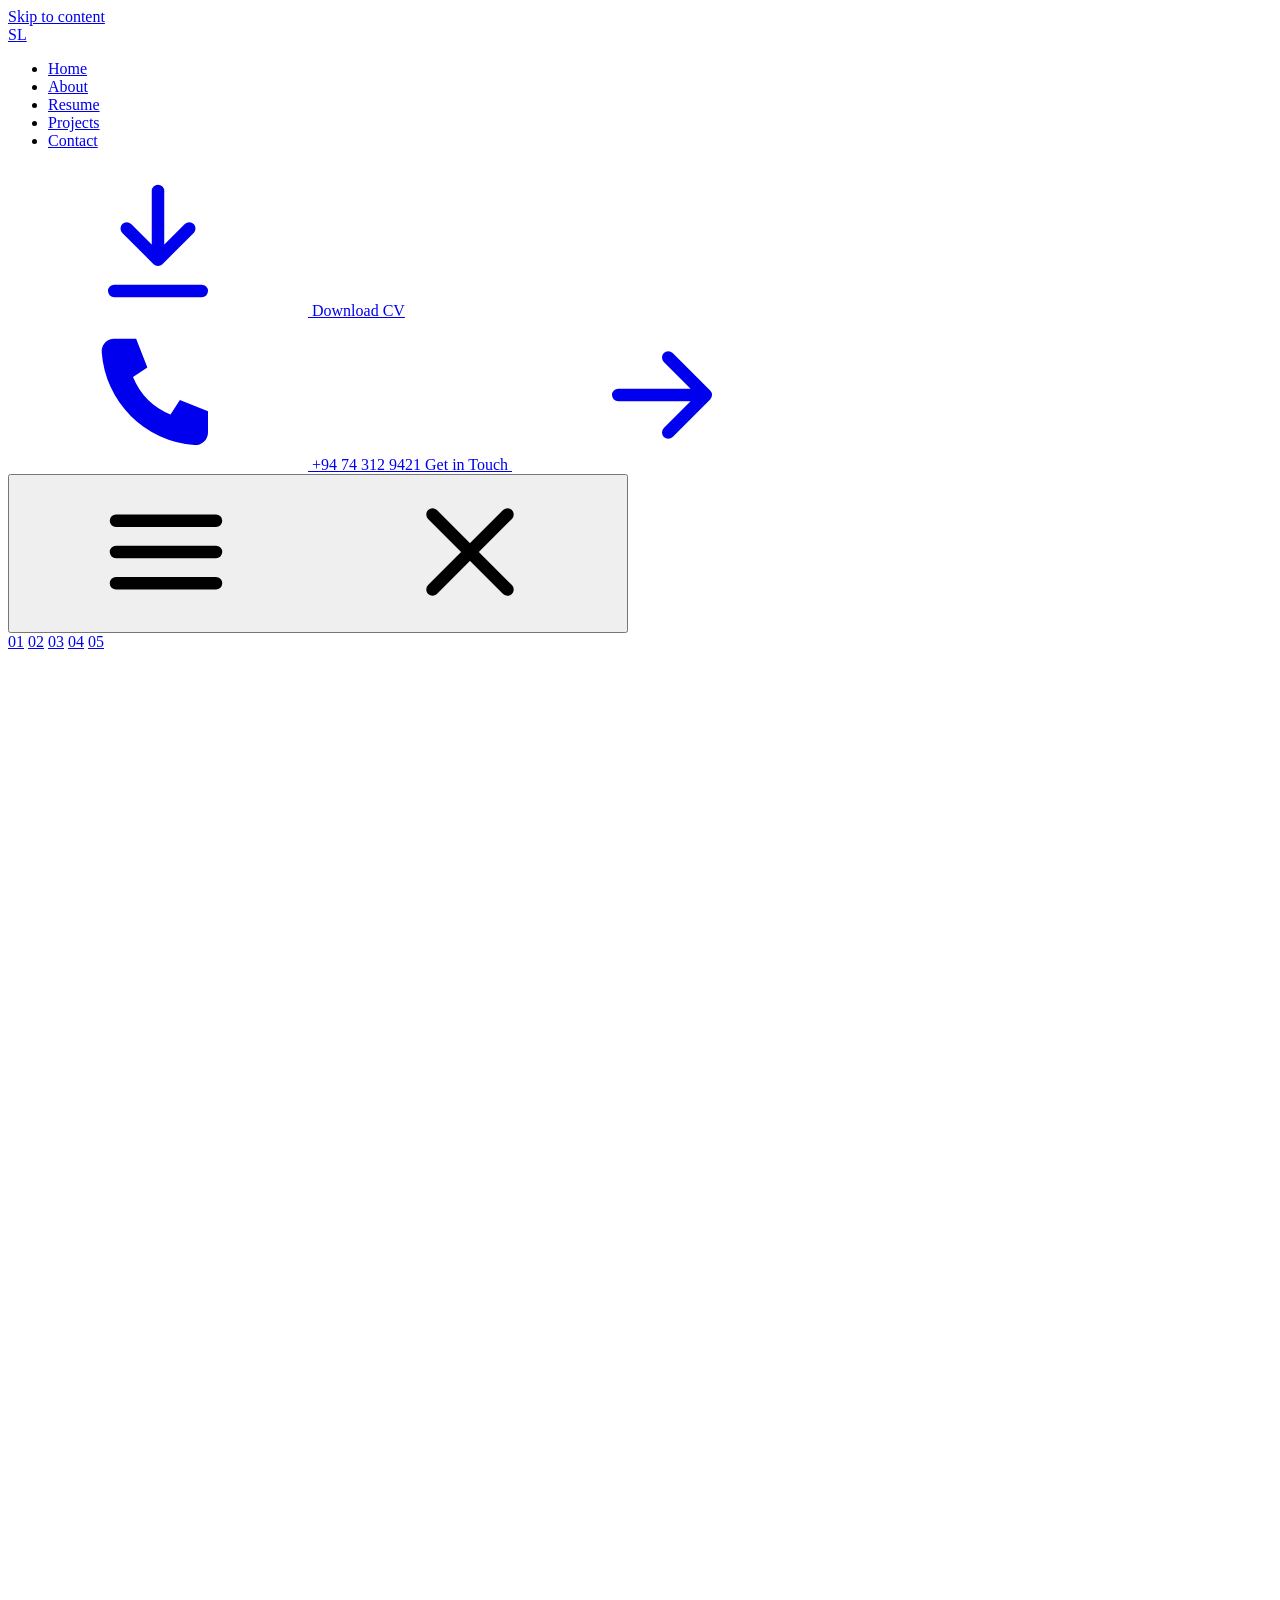
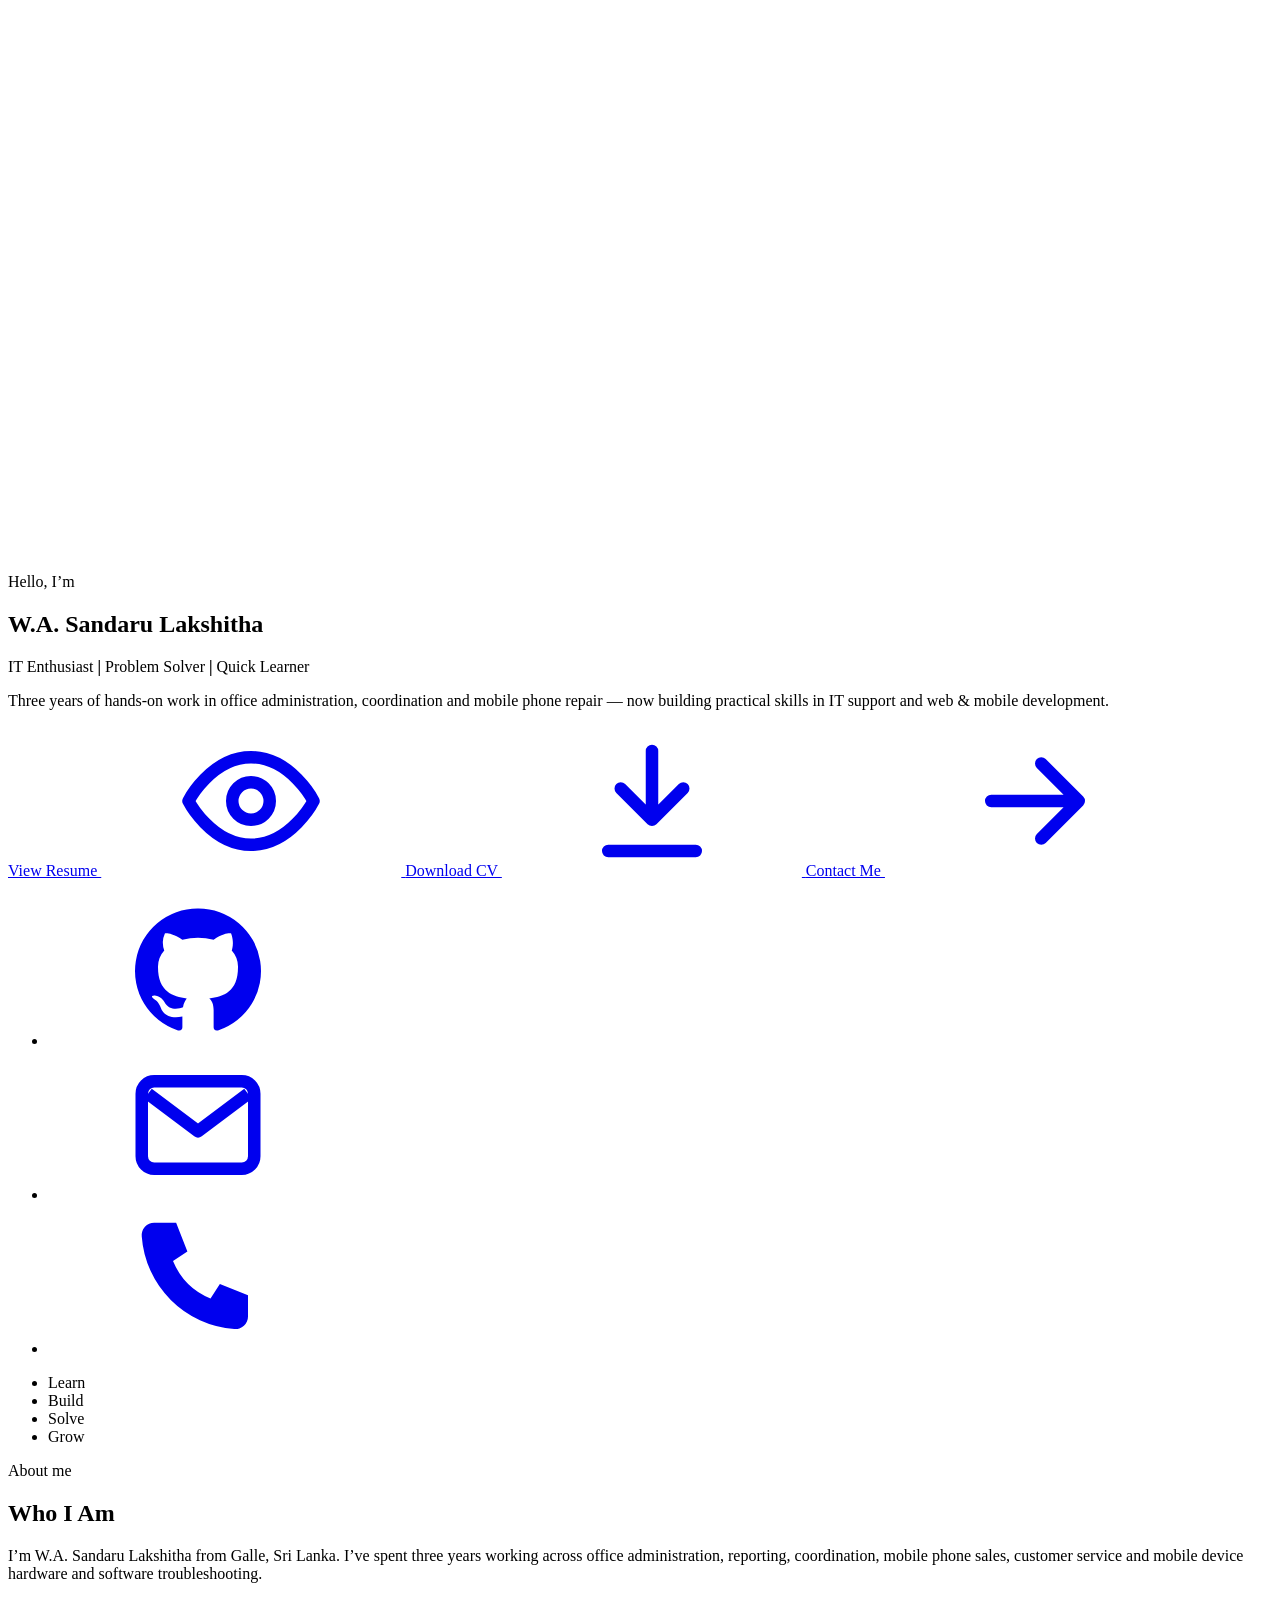
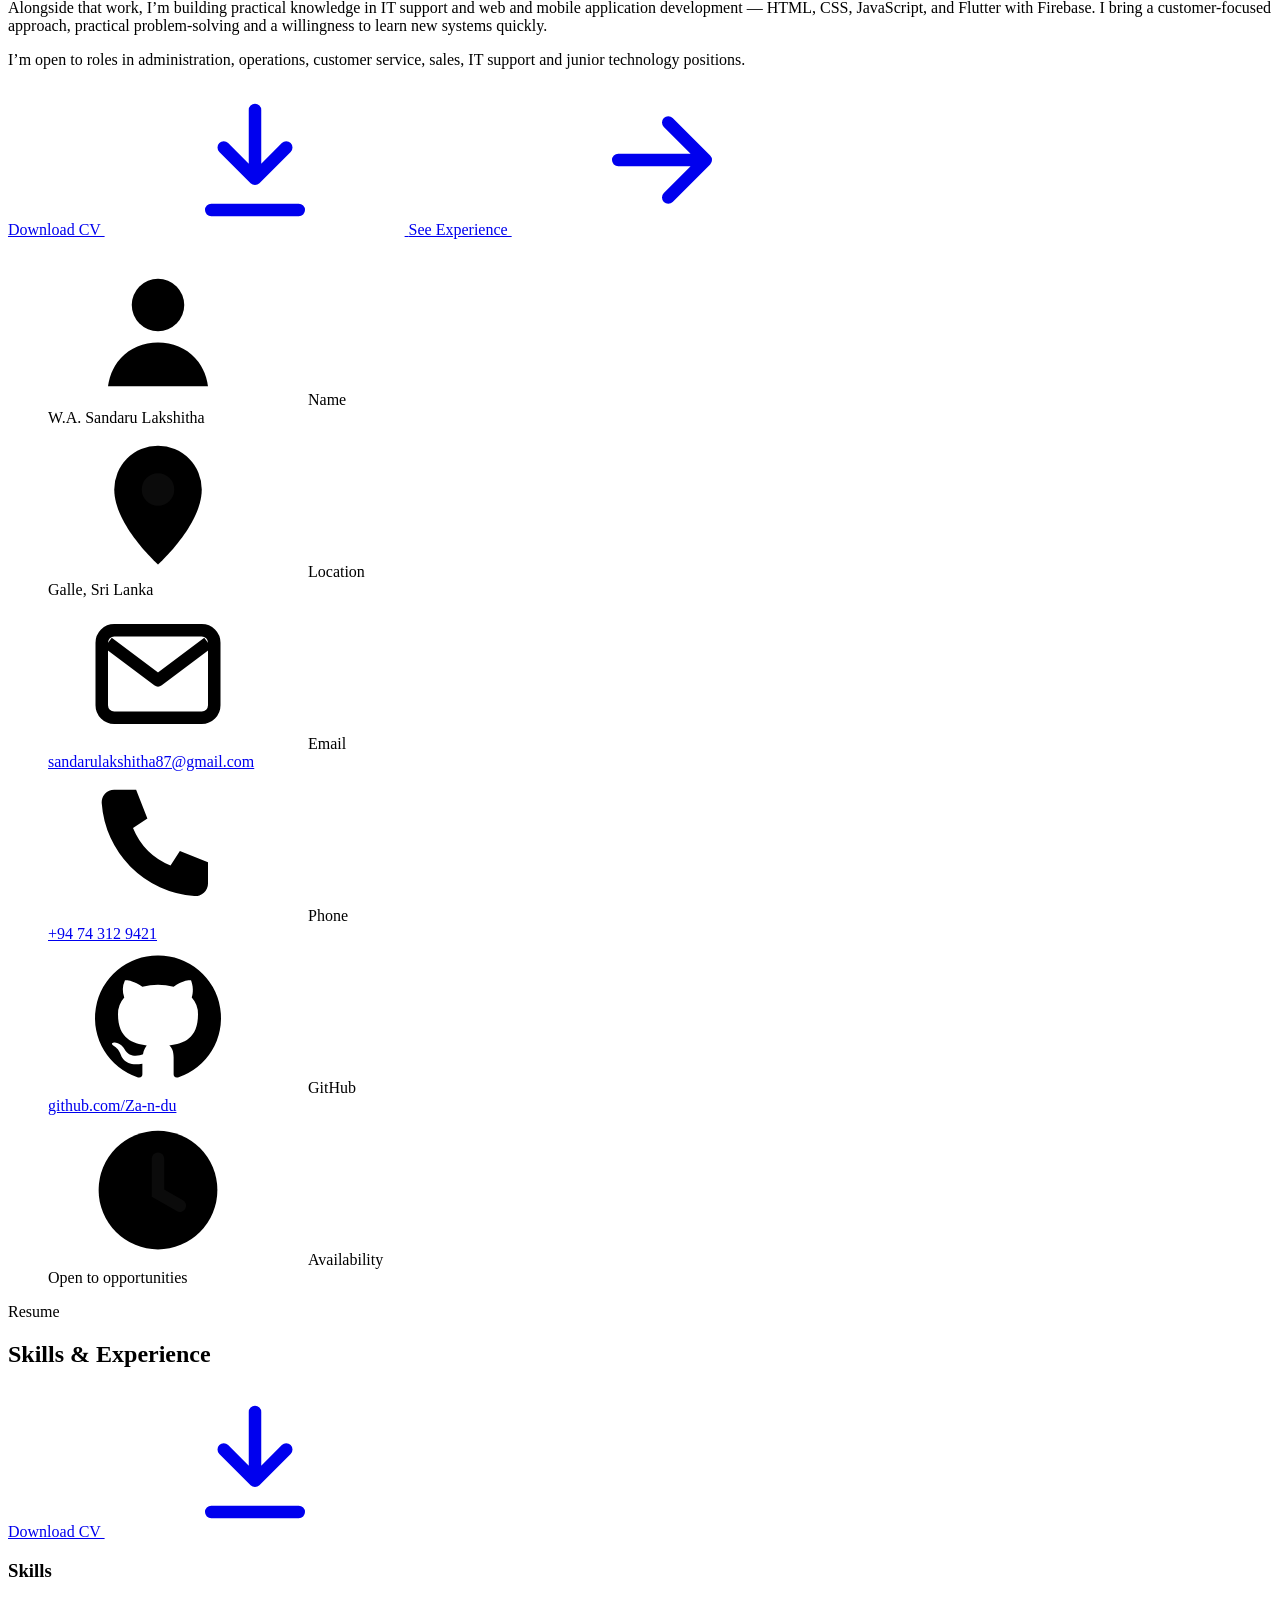
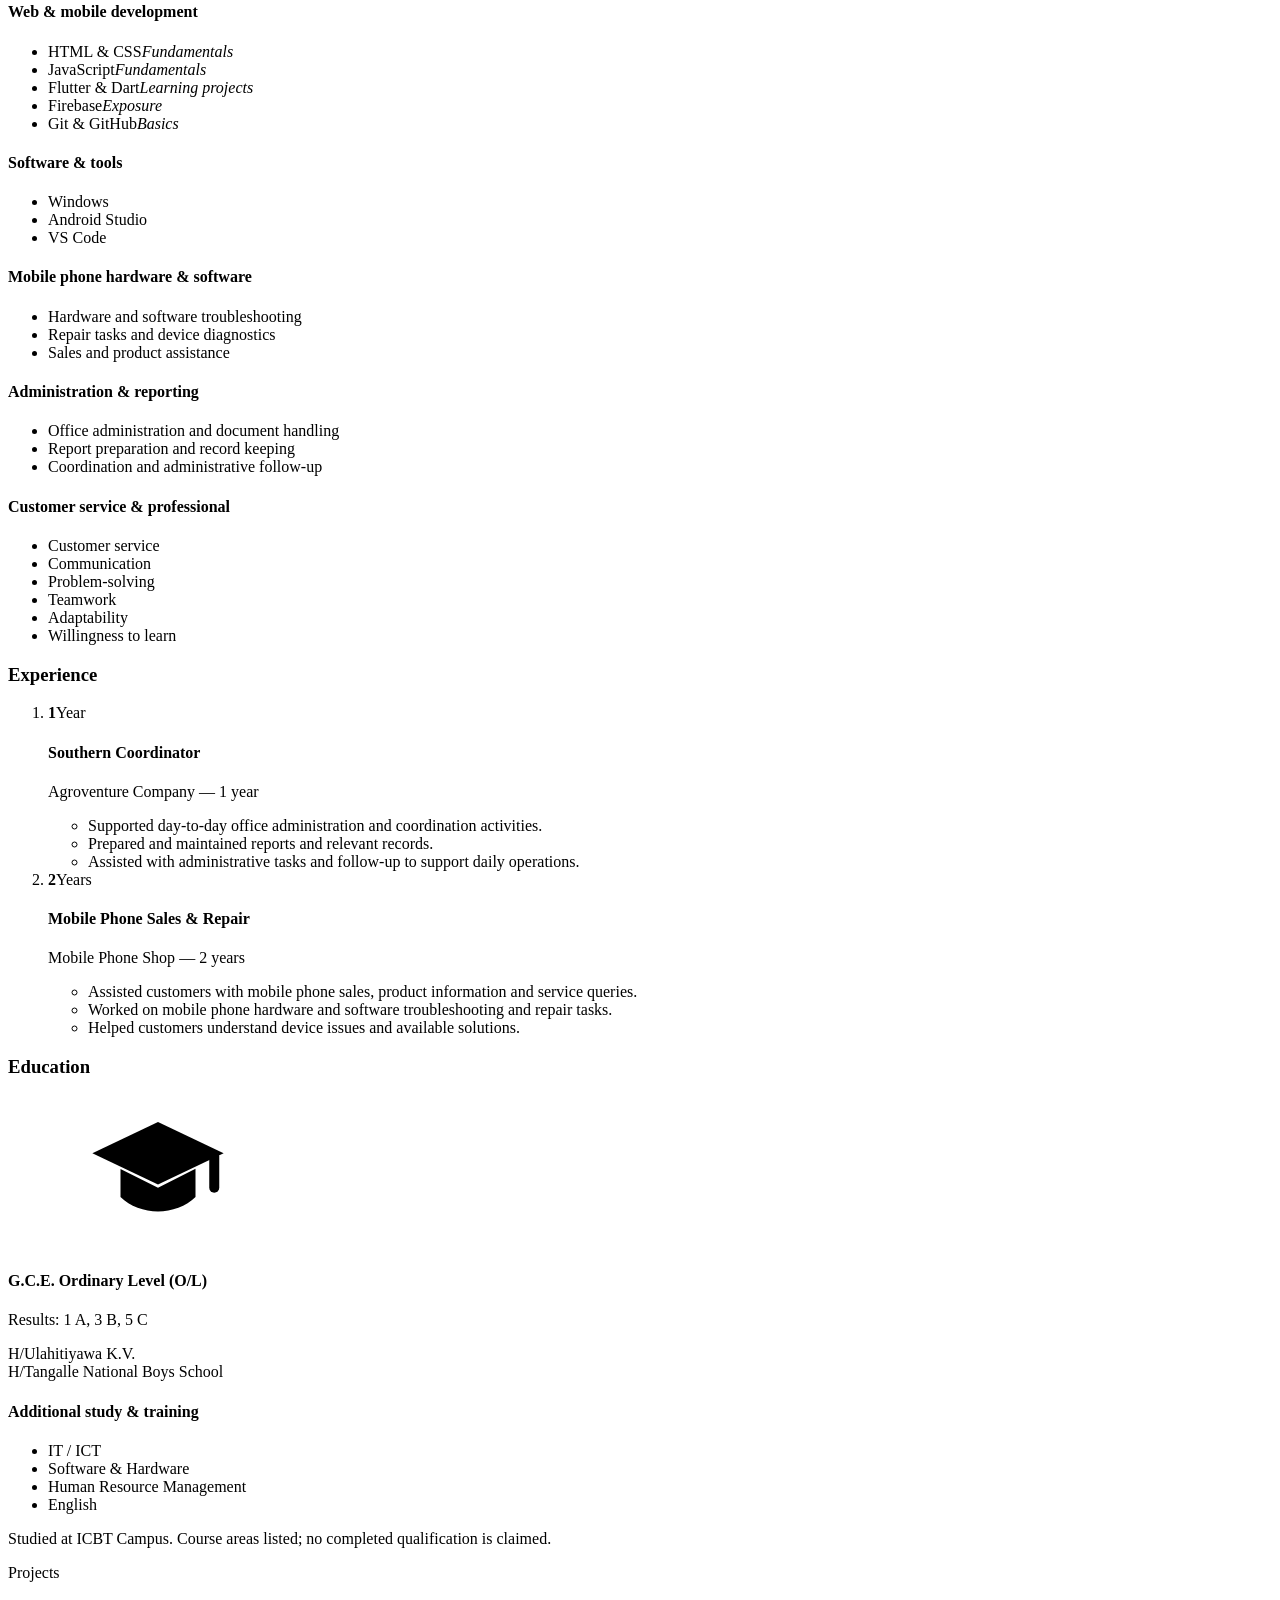
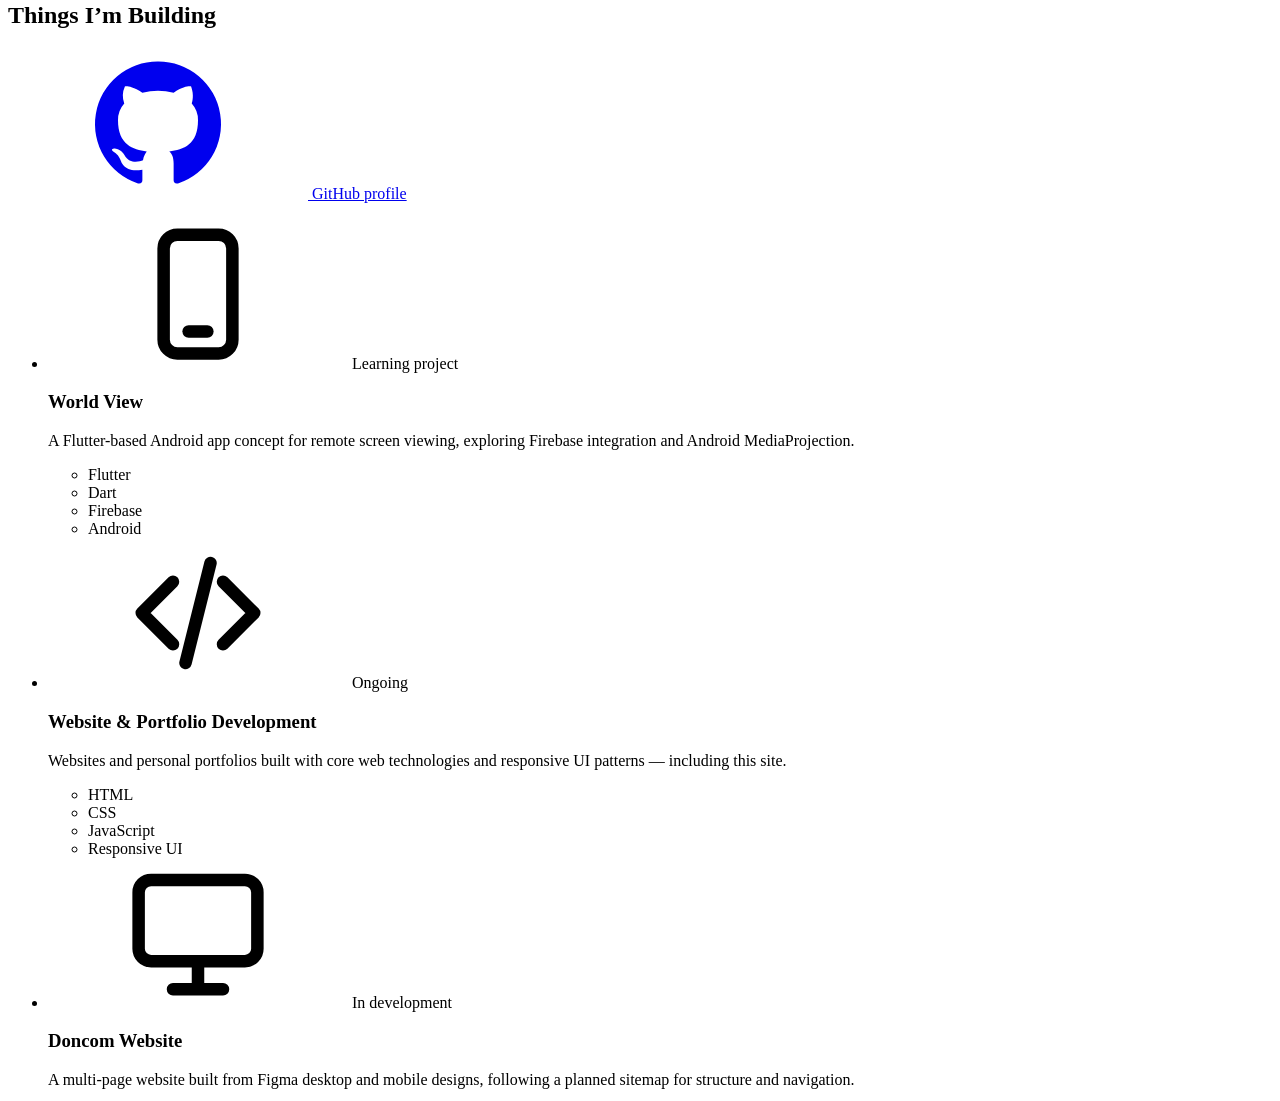
==== index.html @ d342dfc9 "Add files via upload" ====
<!DOCTYPE html>
<html lang="en">
<head>
  <meta charset="UTF-8">
  <meta name="viewport" content="width=device-width, initial-scale=1, viewport-fit=cover">
  <title>W.A. Sandaru Lakshitha — IT Enthusiast, Galle, Sri Lanka</title>
  <meta name="description" content="Portfolio of W.A. Sandaru Lakshitha — IT enthusiast from Galle, Sri Lanka with experience in office administration, mobile device repair and customer service, now building web and mobile applications.">
  <meta name="theme-color" content="#0B0B0B">
  <meta property="og:title" content="W.A. Sandaru Lakshitha — Portfolio">
  <meta property="og:description" content="IT Enthusiast | Problem Solver | Quick Learner">
  <meta property="og:image" content="assets/images/sandaru-portrait-1000.jpg">
  <link rel="icon" href="assets/images/favicon.svg" type="image/svg+xml">
  <link rel="preconnect" href="https://fonts.googleapis.com">
  <link rel="preconnect" href="https://fonts.gstatic.com" crossorigin>
  <link href="https://fonts.googleapis.com/css2?family=Sora:wght@600;700;800&family=DM+Sans:opsz,wght@9..40,400;9..40,500;9..40,600&display=swap" rel="stylesheet">
  <link rel="preload" as="image" href="assets/images/sandaru-portrait-1000.webp" type="image/webp">
  <link rel="stylesheet" href="css/styles.css">
</head>
<body>
  <!-- Inline SVG icon sprite -->
  <svg width="0" height="0" style="position:absolute" aria-hidden="true">
    <defs>
      <symbol id="i-arrow" viewBox="0 0 24 24"><path d="M5 12h14M13 6l6 6-6 6" fill="none" stroke="currentColor" stroke-width="2" stroke-linecap="round" stroke-linejoin="round"/></symbol>
      <symbol id="i-download" viewBox="0 0 24 24"><path d="M12 4v11m-5-5 5 5 5-5M5 20h14" fill="none" stroke="currentColor" stroke-width="2" stroke-linecap="round" stroke-linejoin="round"/></symbol>
      <symbol id="i-eye" viewBox="0 0 24 24"><path d="M2 12s3.6-7 10-7 10 7 10 7-3.6 7-10 7S2 12 2 12Z" fill="none" stroke="currentColor" stroke-width="2" stroke-linejoin="round"/><circle cx="12" cy="12" r="3" fill="none" stroke="currentColor" stroke-width="2"/></symbol>
      <symbol id="i-phone" viewBox="0 0 24 24"><path d="M5 3h3.5l1.8 4.6-2.3 1.5a11 11 0 0 0 6 6l1.5-2.3L20 14.6V18a2 2 0 0 1-2.2 2A16 16 0 0 1 3 5.2 2 2 0 0 1 5 3Z" fill="currentColor"/></symbol>
      <symbol id="i-mail" viewBox="0 0 24 24"><rect x="3" y="5" width="18" height="14" rx="2" fill="none" stroke="currentColor" stroke-width="2"/><path d="m4 7 8 6 8-6" fill="none" stroke="currentColor" stroke-width="2" stroke-linejoin="round"/></symbol>
      <symbol id="i-pin" viewBox="0 0 24 24"><path d="M12 22s7-6.3 7-12a7 7 0 1 0-14 0c0 5.7 7 12 7 12Z" fill="currentColor"/><circle cx="12" cy="10" r="2.6" fill="#0B0B0B"/></symbol>
      <symbol id="i-user" viewBox="0 0 24 24"><circle cx="12" cy="8" r="4.2" fill="currentColor"/><path d="M4 21c.6-4.4 4-7 8-7s7.4 2.6 8 7Z" fill="currentColor"/></symbol>
      <symbol id="i-github" viewBox="0 0 24 24"><path fill="currentColor" d="M12 2a10 10 0 0 0-3.2 19.5c.5.1.7-.2.7-.5v-1.7c-2.8.6-3.4-1.3-3.4-1.3-.4-1.2-1.1-1.5-1.1-1.5-.9-.6.1-.6.1-.6 1 .1 1.5 1 1.5 1 .9 1.6 2.4 1.1 3 .9.1-.7.4-1.1.6-1.4-2.2-.3-4.6-1.1-4.6-5a3.9 3.9 0 0 1 1-2.7 3.6 3.6 0 0 1 .1-2.7s.8-.3 2.8 1a9.6 9.6 0 0 1 5 0c1.9-1.3 2.8-1 2.8-1 .5 1.4.2 2.4.1 2.7a3.9 3.9 0 0 1 1 2.7c0 3.9-2.3 4.7-4.6 5 .4.3.7.9.7 1.9V21c0 .3.2.6.7.5A10 10 0 0 0 12 2Z"/></symbol>
      <symbol id="i-briefcase" viewBox="0 0 24 24"><rect x="3" y="7" width="18" height="13" rx="2" fill="none" stroke="currentColor" stroke-width="2"/><path d="M8 7V5a2 2 0 0 1 2-2h4a2 2 0 0 1 2 2v2M3 12h18" fill="none" stroke="currentColor" stroke-width="2"/></symbol>
      <symbol id="i-check" viewBox="0 0 24 24"><path d="m5 12 4.5 4.5L19 7" fill="none" stroke="currentColor" stroke-width="2.4" stroke-linecap="round" stroke-linejoin="round"/></symbol>
      <symbol id="i-phone-device" viewBox="0 0 24 24"><rect x="6.5" y="2.5" width="11" height="19" rx="2.2" fill="none" stroke="currentColor" stroke-width="2"/><path d="M10.5 18h3" stroke="currentColor" stroke-width="2" stroke-linecap="round"/></symbol>
      <symbol id="i-monitor" viewBox="0 0 24 24"><rect x="2.5" y="3.5" width="19" height="13" rx="2" fill="none" stroke="currentColor" stroke-width="2"/><path d="M8 21h8M12 17v4" stroke="currentColor" stroke-width="2" stroke-linecap="round"/></symbol>
      <symbol id="i-box" viewBox="0 0 24 24"><path d="M12 2.5 21 7v10l-9 4.5L3 17V7Z M3 7l9 4.5L21 7 M12 11.5v10" fill="none" stroke="currentColor" stroke-width="2" stroke-linejoin="round"/></symbol>
      <symbol id="i-code" viewBox="0 0 24 24"><path d="m8 7-5 5 5 5M16 7l5 5-5 5M14 4l-4 16" fill="none" stroke="currentColor" stroke-width="2" stroke-linecap="round" stroke-linejoin="round"/></symbol>
      <symbol id="i-cap" viewBox="0 0 24 24"><path d="M12 4 1.5 9 12 14l10.5-5Z" fill="currentColor"/><path d="M6 11.5V16c1.5 1.5 3.8 2.3 6 2.3s4.5-.8 6-2.3v-4.5L12 14.5Z" fill="currentColor"/><path d="M21 9.5v5" stroke="currentColor" stroke-width="1.6" stroke-linecap="round"/></symbol>
      <symbol id="i-clock" viewBox="0 0 24 24"><circle cx="12" cy="12" r="9.5" fill="currentColor"/><path d="M12 7v5.5l3.5 2" fill="none" stroke="#0B0B0B" stroke-width="2" stroke-linecap="round"/></symbol>
      <symbol id="i-menu" viewBox="0 0 24 24"><path d="M4 7h16M4 12h16M4 17h16" stroke="currentColor" stroke-width="2" stroke-linecap="round"/></symbol>
      <symbol id="i-close" viewBox="0 0 24 24"><path d="m6 6 12 12M18 6 6 18" stroke="currentColor" stroke-width="2" stroke-linecap="round"/></symbol>
    </defs>
  </svg>

  <a class="skip-link" href="#main">Skip to content</a>

  <!-- ===== Header ===== -->
  <header class="site-header" id="top">
    <div class="container header-inner">
      <a href="#home" class="logo" aria-label="Sandaru Lakshitha — back to top">S<span>L</span></a>

      <nav class="main-nav" id="main-nav" aria-label="Main">
        <ul>
          <li><a href="#home" class="nav-link">Home</a></li>
          <li><a href="#about" class="nav-link">About</a></li>
          <li><a href="#resume" class="nav-link">Resume</a></li>
          <li><a href="#projects" class="nav-link">Projects</a></li>
          <li><a href="#contact" class="nav-link">Contact</a></li>
        </ul>
        <a class="btn btn-solid nav-cv" href="assets/Sandaru_Lakshitha_CV.pdf" download="Sandaru_Lakshitha_CV.pdf">
          <svg class="icon" aria-hidden="true"><use href="#i-download"/></svg> Download CV
        </a>
      </nav>

      <div class="header-actions">
        <a class="header-phone" href="tel:+94743129421">
          <svg class="icon" aria-hidden="true"><use href="#i-phone"/></svg>
          <span>+94 74 312 9421</span>
        </a>
        <a class="btn btn-outline btn-sm" href="#contact">Get in Touch <svg class="icon" aria-hidden="true"><use href="#i-arrow"/></svg></a>
        <button class="menu-toggle" type="button" aria-controls="main-nav" aria-expanded="false" aria-label="Open menu">
          <svg class="icon icon-open" aria-hidden="true"><use href="#i-menu"/></svg>
          <svg class="icon icon-close" aria-hidden="true"><use href="#i-close"/></svg>
        </button>
      </div>
    </div>
  </header>

  <!-- Section progress rail (desktop) -->
  <nav class="section-rail" aria-label="Page sections">
    <a href="#home" data-rail="home"><span>01</span><i></i></a>
    <a href="#about" data-rail="about"><span>02</span><i></i></a>
    <a href="#resume" data-rail="resume"><span>03</span><i></i></a>
    <a href="#projects" data-rail="projects"><span>04</span><i></i></a>
    <a href="#contact" data-rail="contact"><span>05</span><i></i></a>
  </nav>

  <main id="main">

    <!-- ===== 01 Hero ===== -->
    <section class="hero" id="home" aria-labelledby="hero-title">
      <div class="hero-photo">
        <picture>
          <source type="image/webp" srcset="assets/images/sandaru-portrait-600.webp 600w, assets/images/sandaru-portrait-1000.webp 1000w" sizes="(max-width: 860px) 100vw, 48vw">
          <img src="assets/images/sandaru-portrait-1000.jpg" srcset="assets/images/sandaru-portrait-600.jpg 600w, assets/images/sandaru-portrait-1000.jpg 1000w" sizes="(max-width: 860px) 100vw, 48vw" width="1000" height="1502" alt="Portrait of W.A. Sandaru Lakshitha in a black suit and tie" fetchpriority="high">
        </picture>
      </div>

      <div class="container hero-inner">
        <div class="hero-copy">
          <p class="eyebrow">Hello, I’m</p>
          <h1 id="hero-title" class="hero-name">W.A. Sandaru <span>Lakshitha</span></h1>
          <p class="hero-role"><span>IT Enthusiast</span> <b aria-hidden="true">|</b> <span>Problem Solver</span> <b aria-hidden="true">|</b> <span>Quick Learner</span></p>
          <p class="hero-intro">Three years of hands-on work in office administration, coordination and mobile phone repair — now building practical skills in IT support and web &amp; mobile development.</p>

          <div class="btn-row">
            <a class="btn btn-solid" href="assets/Sandaru_Lakshitha_CV.pdf" target="_blank" rel="noopener">
              View Resume <svg class="icon" aria-hidden="true"><use href="#i-eye"/></svg>
            </a>
            <a class="btn btn-outline" href="assets/Sandaru_Lakshitha_CV.pdf" download="Sandaru_Lakshitha_CV.pdf" data-cv="hero">
              Download CV <svg class="icon" aria-hidden="true"><use href="#i-download"/></svg>
            </a>
            <a class="btn btn-ghost" href="#contact">
              Contact Me <svg class="icon" aria-hidden="true"><use href="#i-arrow"/></svg>
            </a>
          </div>

          <ul class="social-row" aria-label="Contact links">
            <li><a href="https://github.com/Za-n-du" target="_blank" rel="noopener" aria-label="GitHub profile (opens in new tab)"><svg class="icon" aria-hidden="true"><use href="#i-github"/></svg></a></li>
            <li><a href="mailto:sandarulakshitha87@gmail.com" aria-label="Send an email"><svg class="icon" aria-hidden="true"><use href="#i-mail"/></svg></a></li>
            <li><a href="tel:+94743129421" aria-label="Call +94 74 312 9421"><svg class="icon" aria-hidden="true"><use href="#i-phone"/></svg></a></li>
            <!-- TODO: add LinkedIn when a confirmed profile URL is available:
            <li><a href="https://www.linkedin.com/in/YOUR-PROFILE" target="_blank" rel="noopener" aria-label="LinkedIn profile">…</a></li> -->
          </ul>
        </div>

        <ul class="hero-words" aria-label="Approach">
          <li>Learn</li><li>Build</li><li>Solve</li><li>Grow</li>
        </ul>
      </div>
    </section>

    <!-- ===== 02 About ===== -->
    <section class="section about" id="about" aria-labelledby="about-title">
      <div class="container about-grid">
        <div class="about-copy">
          <p class="eyebrow">About me</p>
          <h2 id="about-title" class="section-title">Who I Am</h2>
          <p>I’m W.A. Sandaru Lakshitha from Galle, Sri Lanka. I’ve spent three years working across office administration, reporting, coordination, mobile phone sales, customer service and mobile device hardware and software troubleshooting.</p>
          <p>Alongside that work, I’m building practical knowledge in IT support and web and mobile application development — HTML, CSS, JavaScript, and Flutter with Firebase. I bring a customer-focused approach, practical problem-solving and a willingness to learn new systems quickly.</p>
          <p>I’m open to roles in administration, operations, customer service, sales, IT support and junior technology positions.</p>
          <div class="btn-row">
            <a class="btn btn-solid" href="assets/Sandaru_Lakshitha_CV.pdf" download="Sandaru_Lakshitha_CV.pdf" data-cv="about">
              Download CV <svg class="icon" aria-hidden="true"><use href="#i-download"/></svg>
            </a>
            <a class="btn btn-outline" href="#resume">See Experience <svg class="icon" aria-hidden="true"><use href="#i-arrow"/></svg></a>
          </div>
        </div>

        <aside class="info-panel" aria-label="Personal information">
          <dl>
            <div><dt><svg class="icon" aria-hidden="true"><use href="#i-user"/></svg>Name</dt><dd>W.A. Sandaru Lakshitha</dd></div>
            <div><dt><svg class="icon" aria-hidden="true"><use href="#i-pin"/></svg>Location</dt><dd>Galle, Sri Lanka</dd></div>
            <div><dt><svg class="icon" aria-hidden="true"><use href="#i-mail"/></svg>Email</dt><dd><a href="mailto:sandarulakshitha87@gmail.com">sandarulakshitha87@gmail.com</a></dd></div>
            <div><dt><svg class="icon" aria-hidden="true"><use href="#i-phone"/></svg>Phone</dt><dd><a href="tel:+94743129421">+94 74 312 9421</a></dd></div>
            <div><dt><svg class="icon" aria-hidden="true"><use href="#i-github"/></svg>GitHub</dt><dd><a href="https://github.com/Za-n-du" target="_blank" rel="noopener">github.com/Za-n-du</a></dd></div>
            <div><dt><svg class="icon" aria-hidden="true"><use href="#i-clock"/></svg>Availability</dt><dd>Open to opportunities</dd></div>
          </dl>
        </aside>
      </div>
    </section>

    <!-- ===== 03 Resume: skills, experience, education ===== -->
    <section class="section resume" id="resume" aria-labelledby="resume-title">
      <div class="container">
        <div class="section-head">
          <div>
            <p class="eyebrow">Resume</p>
            <h2 id="resume-title" class="section-title">Skills &amp; Experience</h2>
          </div>
          <a class="btn btn-outline btn-sm" href="assets/Sandaru_Lakshitha_CV.pdf" download="Sandaru_Lakshitha_CV.pdf" data-cv="resume">
            Download CV <svg class="icon" aria-hidden="true"><use href="#i-download"/></svg>
          </a>
        </div>

        <div class="resume-grid">
          <!-- Skills -->
          <div class="skills" aria-labelledby="skills-title">
            <h3 id="skills-title" class="col-title">Skills</h3>

            <div class="skill-group">
              <h4>Web &amp; mobile development</h4>
              <ul class="skill-list">
                <li><span>HTML &amp; CSS</span><em>Fundamentals</em></li>
                <li><span>JavaScript</span><em>Fundamentals</em></li>
                <li><span>Flutter &amp; Dart</span><em>Learning projects</em></li>
                <li><span>Firebase</span><em>Exposure</em></li>
                <li><span>Git &amp; GitHub</span><em>Basics</em></li>
              </ul>
            </div>

            <div class="skill-group">
              <h4>Software &amp; tools</h4>
              <ul class="tag-list">
                <li>Windows</li><li>Android Studio</li><li>VS Code</li>
              </ul>
            </div>

            <div class="skill-group">
              <h4>Mobile phone hardware &amp; software</h4>
              <ul class="check-list">
                <li>Hardware and software troubleshooting</li>
                <li>Repair tasks and device diagnostics</li>
                <li>Sales and product assistance</li>
              </ul>
            </div>

            <div class="skill-group">
              <h4>Administration &amp; reporting</h4>
              <ul class="check-list">
                <li>Office administration and document handling</li>
                <li>Report preparation and record keeping</li>
                <li>Coordination and administrative follow-up</li>
              </ul>
            </div>

            <div class="skill-group">
              <h4>Customer service &amp; professional</h4>
              <ul class="tag-list">
                <li>Customer service</li><li>Communication</li><li>Problem-solving</li>
                <li>Teamwork</li><li>Adaptability</li><li>Willingness to learn</li>
              </ul>
            </div>
          </div>

          <!-- Experience + education -->
          <div class="timeline-col">
            <h3 class="col-title">Experience</h3>
            <ol class="timeline">
              <li class="tl-item">
                <div class="tl-badge" aria-hidden="true"><b>1</b>Year</div>
                <div class="tl-body">
                  <h4>Southern Coordinator</h4>
                  <p class="tl-org">Agroventure Company <span class="sr-only">— 1 year</span></p>
                  <ul>
                    <li>Supported day-to-day office administration and coordination activities.</li>
                    <li>Prepared and maintained reports and relevant records.</li>
                    <li>Assisted with administrative tasks and follow-up to support daily operations.</li>
                  </ul>
                </div>
              </li>
              <li class="tl-item">
                <div class="tl-badge" aria-hidden="true"><b>2</b>Years</div>
                <div class="tl-body">
                  <h4>Mobile Phone Sales &amp; Repair</h4>
                  <p class="tl-org">Mobile Phone Shop <span class="sr-only">— 2 years</span></p>
                  <ul>
                    <li>Assisted customers with mobile phone sales, product information and service queries.</li>
                    <li>Worked on mobile phone hardware and software troubleshooting and repair tasks.</li>
                    <li>Helped customers understand device issues and available solutions.</li>
                  </ul>
                </div>
              </li>
            </ol>

            <h3 class="col-title col-title-gap" id="education">Education</h3>
            <div class="edu-card">
              <svg class="icon edu-icon" aria-hidden="true"><use href="#i-cap"/></svg>
              <div>
                <h4>G.C.E. Ordinary Level (O/L)</h4>
                <p class="edu-results">Results: 1 A, 3 B, 5 C</p>
                <p>H/Ulahitiyawa K.V.<br>H/Tangalle National Boys School</p>
              </div>
            </div>
            <div class="edu-extra">
              <h4>Additional study &amp; training</h4>
              <ul class="tag-list">
                <li>IT / ICT</li><li>Software &amp; Hardware</li><li>Human Resource Management</li><li>English</li>
              </ul>
              <p class="muted-note">Studied at ICBT Campus. Course areas listed; no completed qualification is claimed.</p>
            </div>
          </div>
        </div>
      </div>
    </section>

    <!-- ===== 04 Projects ===== -->
    <section class="section projects" id="projects" aria-labelledby="projects-title">
      <div class="container">
        <div class="section-head">
          <div>
            <p class="eyebrow">Projects</p>
            <h2 id="projects-title" class="section-title">Things I’m Building</h2>
          </div>
          <a class="btn btn-dark btn-sm" href="https://github.com/Za-n-du" target="_blank" rel="noopener">
            <svg class="icon" aria-hidden="true"><use href="#i-github"/></svg> GitHub profile
          </a>
        </div>

        <ul class="project-grid">
          <li class="project-card">
            <div class="pc-top">
              <svg class="icon pc-icon" aria-hidden="true"><use href="#i-phone-device"/></svg>
              <span class="status status-learning">Learning project</span>
            </div>
            <h3>World View</h3>
            <p>A Flutter-based Android app concept for remote screen viewing, exploring Firebase integration and Android MediaProjection.</p>
            <ul class="tech"><li>Flutter</li><li>Dart</li><li>Firebase</li><li>Android</li></ul>
            <!-- TODO: add repository link here once the repo is public -->
          </li>

          <li class="project-card">
            <div class="pc-top">
              <svg class="icon pc-icon" aria-hidden="true"><use href="#i-code"/></svg>
              <span class="status status-ongoing">Ongoing</span>
            </div>
            <h3>Website &amp; Portfolio Development</h3>
            <p>Websites and personal portfolios built with core web technologies and responsive UI patterns — including this site.</p>
            <ul class="tech"><li>HTML</li><li>CSS</li><li>JavaScript</li><li>Responsive UI</li></ul>
          </li>

          <li class="project-card">
            <div class="pc-top">
              <svg class="icon pc-icon" aria-hidden="true"><use href="#i-monitor"/></svg>
              <span class="status status-ongoing">In development</span>
            </div>
            <h3>Doncom Website</h3>
            <p>A multi-page website built from Figma desktop and mobile designs, following a planned sitemap for structure and navigation.</p>
            <ul class="tech"><li>Next.js</li><li>TypeScript</li><li>Tailwind CSS</li><li>UI build</li></ul>
          </li>

          <li class="project-card">
            <div class="pc-top">
              <svg class="icon pc-icon" aria-hidden="true"><use href="#i-box"/></svg>
              <span class="status status-planning">Planning</span>
            </div>
            <h3>Order &amp; Shipping Management System</h3>
            <p>A system concept covering order tracking, user access, payment and delivery status, proof uploads and activity logs.</p>
            <ul class="tech"><li>System design</li><li>Web app</li><li>Dashboard</li></ul>
          </li>
        </ul>
      </div>
    </section>

    <!-- ===== 05 Contact ===== -->
    <section class="section contact" id="contact" aria-labelledby="contact-title">
      <div class="container contact-grid">
        <div>
          <p class="eyebrow">Contact</p>
          <h2 id="contact-title" class="section-title">Let’s Talk</h2>
          <p class="contact-lead">Have a role, a project or a question? Email or call me directly — I’m based in Galle and open to new opportunities.</p>
          <div class="btn-row">
            <a class="btn btn-solid" href="mailto:sandarulakshitha87@gmail.com?subject=Hello%20Sandaru">
              Send an Email <svg class="icon" aria-hidden="true"><use href="#i-mail"/></svg>
            </a>
            <a class="btn btn-outline" href="assets/Sandaru_Lakshitha_CV.pdf" download="Sandaru_Lakshitha_CV.pdf" data-cv="contact">
              Download CV <svg class="icon" aria-hidden="true"><use href="#i-download"/></svg>
            </a>
          </div>
        </div>

        <ul class="contact-list">
          <li><a href="mailto:sandarulakshitha87@gmail.com"><svg class="icon" aria-hidden="true"><use href="#i-mail"/></svg><span><small>Email</small>sandarulakshitha87@gmail.com</span></a></li>
          <li><a href="tel:+94743129421"><svg class="icon" aria-hidden="true"><use href="#i-phone"/></svg><span><small>Phone</small>+94 74 312 9421</span></a></li>
          <li><div><svg class="icon" aria-hidden="true"><use href="#i-pin"/></svg><span><small>Location</small>Galle, Sri Lanka</span></div></li>
          <li><a href="https://github.com/Za-n-du" target="_blank" rel="noopener"><svg class="icon" aria-hidden="true"><use href="#i-github"/></svg><span><small>GitHub</small>github.com/Za-n-du</span></a></li>
          <!-- TODO: LinkedIn — add when a confirmed profile URL is available -->
        </ul>
      </div>
    </section>
  </main>

  <footer class="site-footer">
    <div class="container footer-inner">
      <a href="#home" class="logo logo-sm" aria-label="Back to top">S<span>L</span></a>
      <nav aria-label="Footer">
        <ul>
          <li><a href="#home">Home</a></li>
          <li><a href="#about">About</a></li>
          <li><a href="#resume">Resume</a></li>
          <li><a href="#projects">Projects</a></li>
          <li><a href="#contact">Contact</a></li>
        </ul>
      </nav>
      <p>© <span id="year">2026</span> W.A. Sandaru Lakshitha</p>
    </div>
  </footer>

  <script src="js/main.js" defer></script>
</body>
</html>
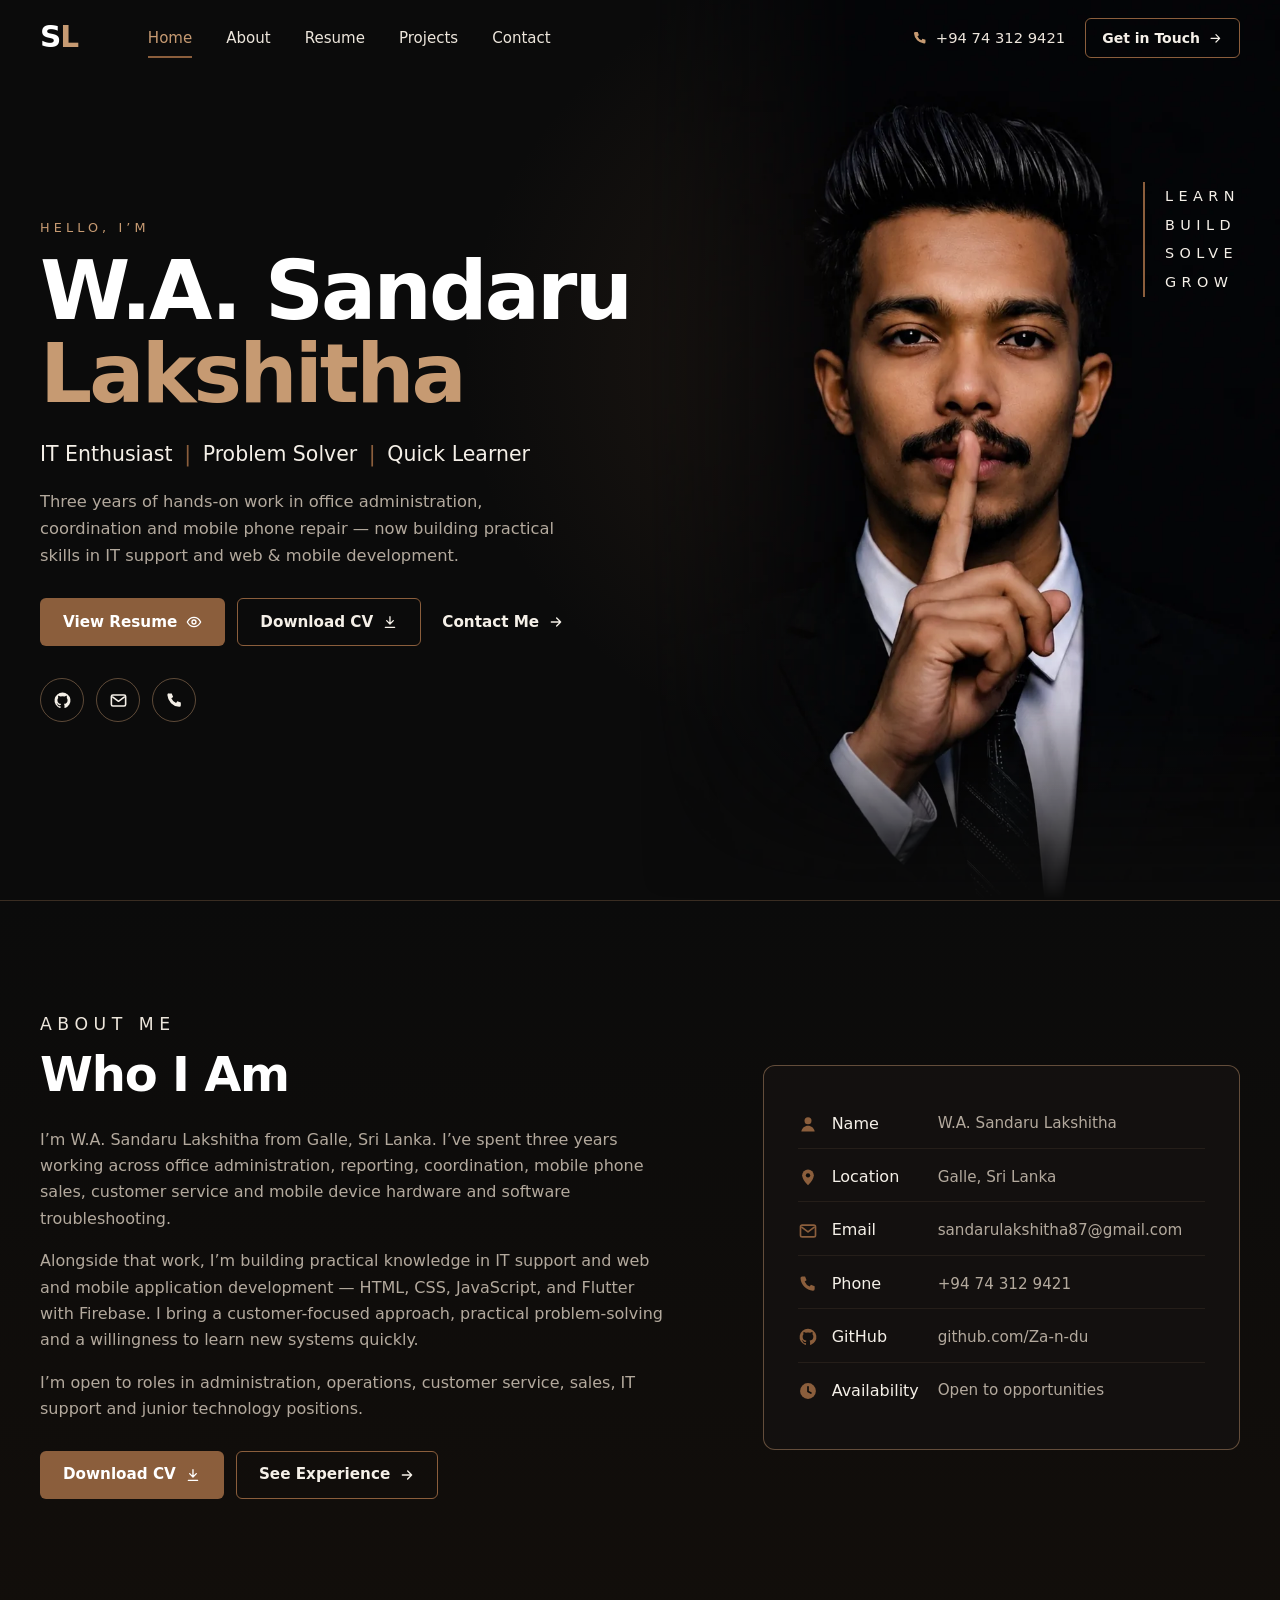
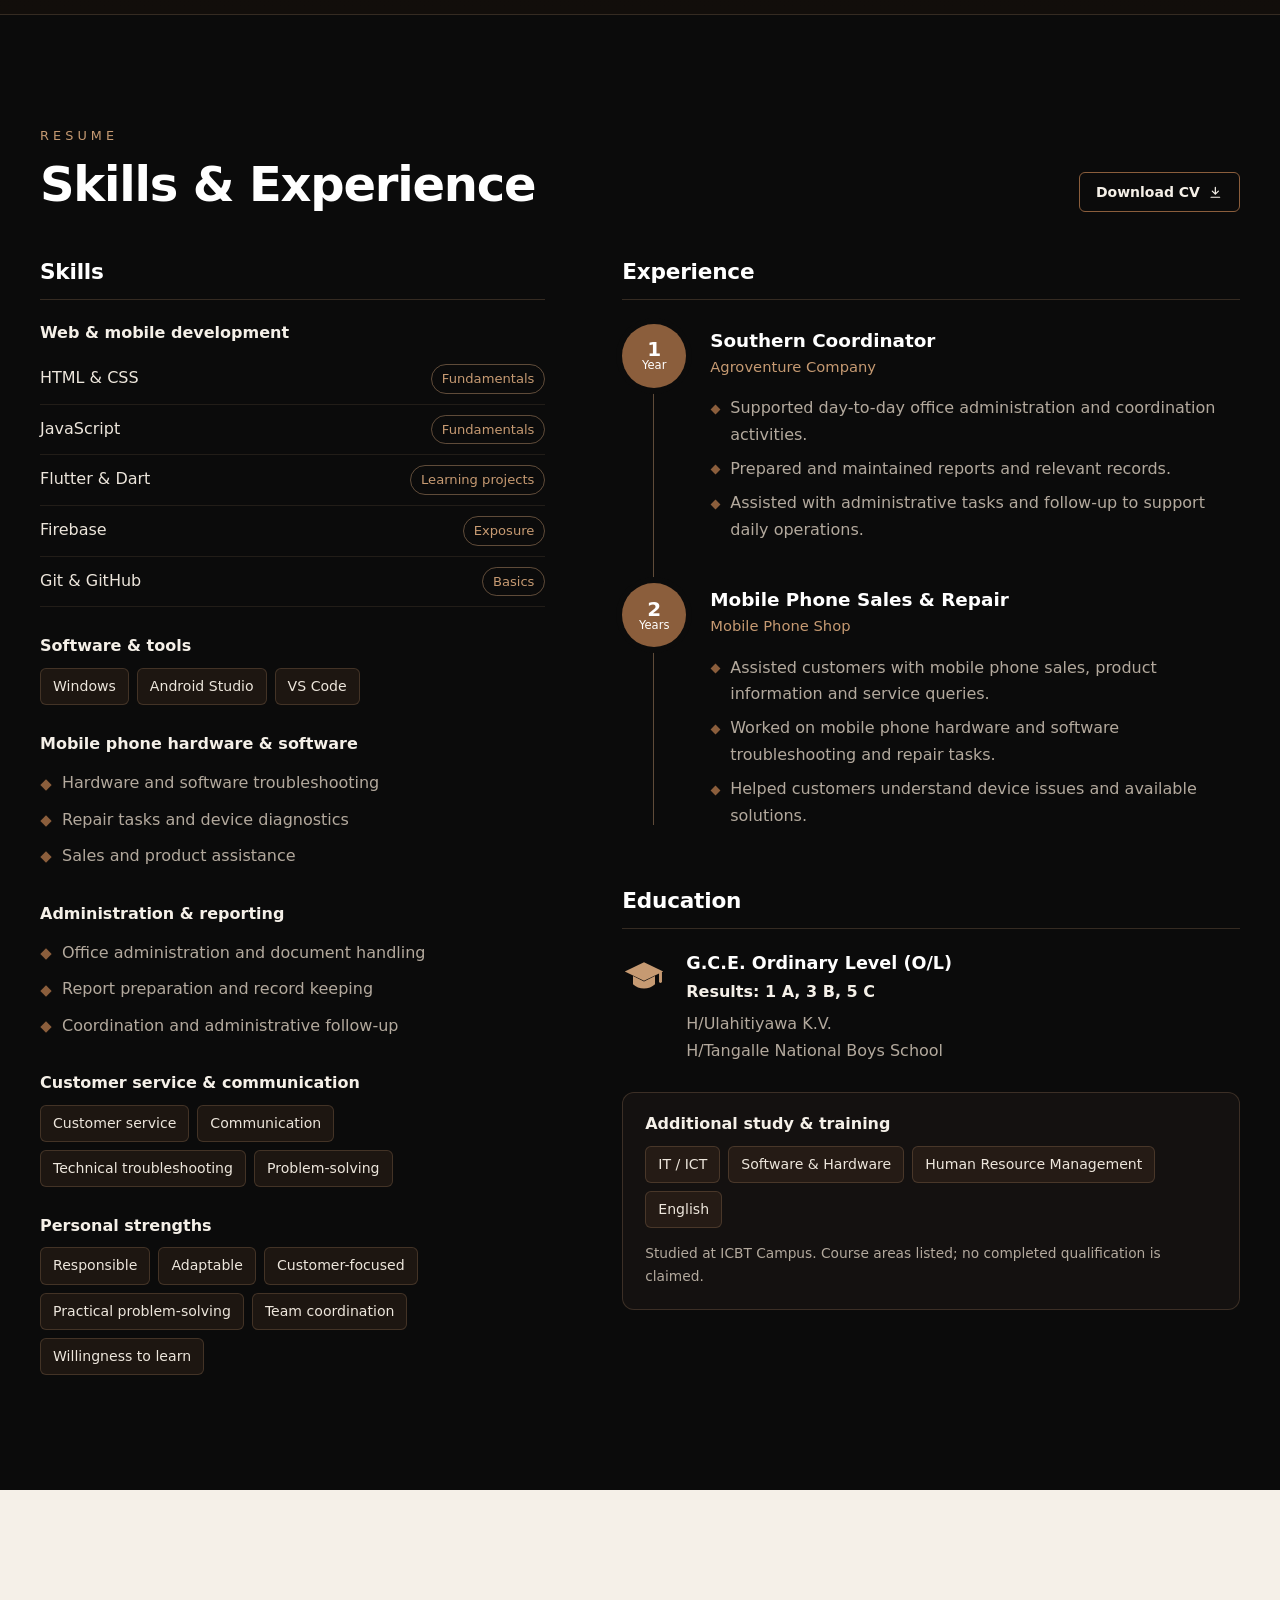
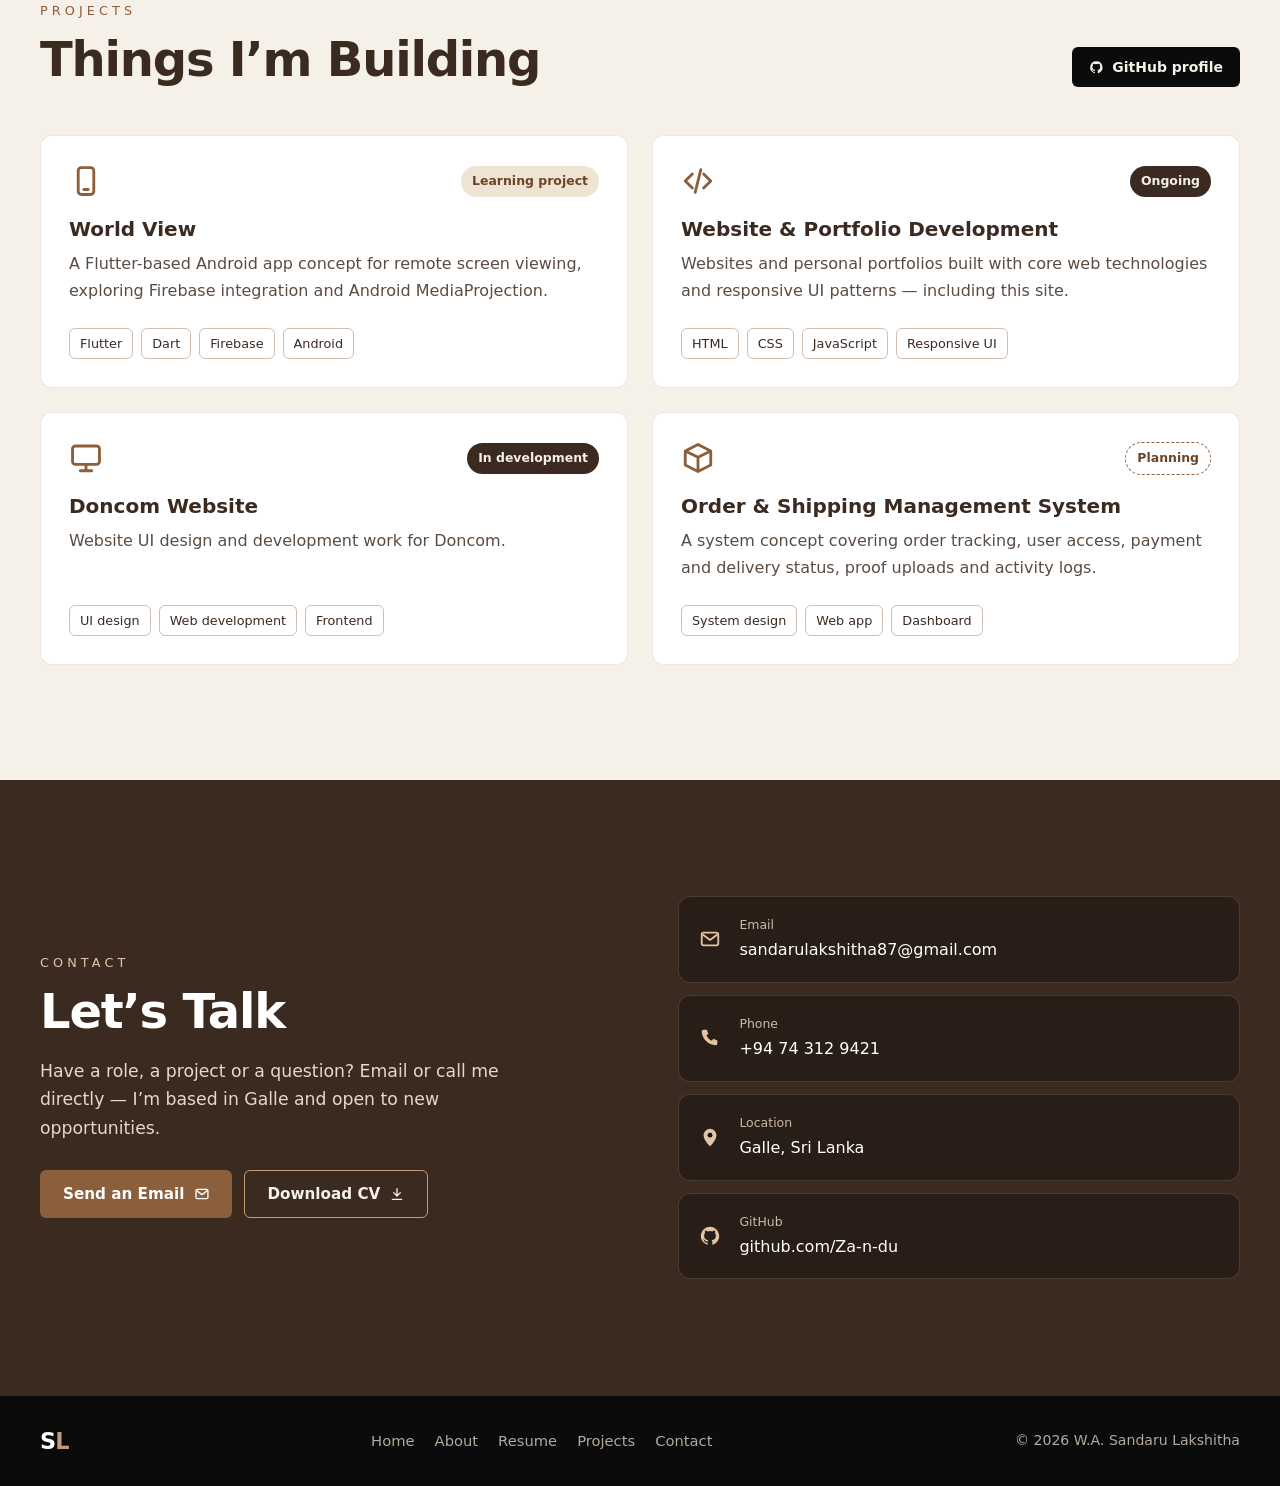
==== commit 524cf84d: "Add online CV viewer and restore folder structure for GitHub Pages - Move CSS, JS, images and CV int" ====
--- a/index.html
+++ b/index.html
@@ -13,7 +13,7 @@
   <link rel="preconnect" href="https://fonts.googleapis.com">
   <link rel="preconnect" href="https://fonts.gstatic.com" crossorigin>
   <link href="https://fonts.googleapis.com/css2?family=Sora:wght@600;700;800&family=DM+Sans:opsz,wght@9..40,400;9..40,500;9..40,600&display=swap" rel="stylesheet">
-  <link rel="preload" as="image" href="assets/images/sandaru-portrait-1000.webp" type="image/webp">
+  <link rel="preload" as="image" type="image/webp" imagesrcset="assets/images/sandaru-portrait-600.webp 600w, assets/images/sandaru-portrait-1000.webp 1000w" imagesizes="(max-width: 860px) 100vw, 48vw">
   <link rel="stylesheet" href="css/styles.css">
 </head>
 <body>
@@ -103,7 +103,7 @@
           <p class="hero-intro">Three years of hands-on work in office administration, coordination and mobile phone repair — now building practical skills in IT support and web &amp; mobile development.</p>
 
           <div class="btn-row">
-            <a class="btn btn-solid" href="assets/Sandaru_Lakshitha_CV.pdf" target="_blank" rel="noopener">
+            <a class="btn btn-solid" href="resume.html">
               View Resume <svg class="icon" aria-hidden="true"><use href="#i-eye"/></svg>
             </a>
             <a class="btn btn-outline" href="assets/Sandaru_Lakshitha_CV.pdf" download="Sandaru_Lakshitha_CV.pdf" data-cv="hero">
@@ -214,10 +214,17 @@
             </div>
 
             <div class="skill-group">
-              <h4>Customer service &amp; professional</h4>
+              <h4>Customer service &amp; communication</h4>
               <ul class="tag-list">
-                <li>Customer service</li><li>Communication</li><li>Problem-solving</li>
-                <li>Teamwork</li><li>Adaptability</li><li>Willingness to learn</li>
+                <li>Customer service</li><li>Communication</li><li>Technical troubleshooting</li><li>Problem-solving</li>
+              </ul>
+            </div>
+
+            <div class="skill-group">
+              <h4>Personal strengths</h4>
+              <ul class="tag-list">
+                <li>Responsible</li><li>Adaptable</li><li>Customer-focused</li>
+                <li>Practical problem-solving</li><li>Team coordination</li><li>Willingness to learn</li>
               </ul>
             </div>
           </div>
@@ -314,8 +321,9 @@
               <span class="status status-ongoing">In development</span>
             </div>
             <h3>Doncom Website</h3>
-            <p>A multi-page website built from Figma desktop and mobile designs, following a planned sitemap for structure and navigation.</p>
-            <ul class="tech"><li>Next.js</li><li>TypeScript</li><li>Tailwind CSS</li><li>UI build</li></ul>
+            <p>Website UI design and development work for Doncom.</p>
+            <!-- TODO: add the confirmed tech stack and a link once the site is public -->
+            <ul class="tech"><li>UI design</li><li>Web development</li><li>Frontend</li></ul>
           </li>
 
           <li class="project-card">
--- a/css/styles.css
+++ b/css/styles.css
@@ -0,0 +1,398 @@
+/* ==========================================================
+   Sandaru Lakshitha — Portfolio
+   Design tokens
+   ========================================================== */
+:root {
+  --coffee: #8B5E3C;          /* buttons, borders, icon fills */
+  --coffee-light: #C69A72;    /* small accent text on dark (AA contrast) */
+  --coffee-deep: #3B2A20;
+  --black: #0B0B0B;
+  --ink: #141110;             /* raised dark surface */
+  --white: #FFFFFF;
+  --cream: #F5F0E8;
+
+  --text: #EDE6DC;
+  --text-muted: #B3A99D;
+  --line: rgba(198, 154, 114, 0.22);
+  --line-strong: rgba(198, 154, 114, 0.45);
+
+  --font-display: "Sora", "Segoe UI", system-ui, -apple-system, sans-serif;
+  --font-body: "DM Sans", "Segoe UI", system-ui, -apple-system, sans-serif;
+
+  --container: 1200px;
+  --gutter: clamp(20px, 4vw, 40px);
+  --header-h: 76px;
+  --radius-sm: 6px;
+  --radius: 12px;
+  --section-y: clamp(72px, 9vw, 120px);
+  --ease: cubic-bezier(.2, .7, .2, 1);
+}
+
+/* ===== Base ===== */
+*, *::before, *::after { box-sizing: border-box; }
+html {
+  scroll-behavior: smooth;
+  scroll-padding-top: calc(var(--header-h) + env(safe-area-inset-top, 0px));
+  -webkit-text-size-adjust: 100%;
+}
+body {
+  margin: 0;
+  background: var(--black);
+  color: var(--text);
+  font-family: var(--font-body);
+  font-size: 1rem;
+  line-height: 1.65;
+  -webkit-font-smoothing: antialiased;
+  overflow-x: hidden;
+}
+img { max-width: 100%; display: block; height: auto; }
+a { color: inherit; }
+ul, ol { margin: 0; padding: 0; list-style: none; }
+h1, h2, h3, h4 { margin: 0; font-family: var(--font-display); line-height: 1.15; color: var(--white); }
+p { margin: 0 0 1em; }
+:focus-visible { outline: 2px solid var(--coffee-light); outline-offset: 3px; border-radius: 4px; }
+
+.container { width: 100%; max-width: calc(var(--container) + var(--gutter) * 2); margin-inline: auto; padding-inline: var(--gutter); }
+.sr-only { position: absolute; width: 1px; height: 1px; overflow: hidden; clip: rect(0 0 0 0); white-space: nowrap; }
+.skip-link { position: absolute; left: 12px; top: -60px; z-index: 200; background: var(--coffee); color: var(--white); padding: 10px 16px; border-radius: var(--radius-sm); text-decoration: none; }
+.skip-link:focus { top: 12px; }
+
+.icon { width: 1.1em; height: 1.1em; flex: none; fill: currentColor; }
+
+/* ===== Buttons ===== */
+.btn {
+  display: inline-flex; align-items: center; justify-content: center; gap: .6em;
+  min-height: 48px; padding: 0 22px;
+  border-radius: var(--radius-sm); border: 1px solid transparent;
+  font: 600 .95rem/1 var(--font-body); text-decoration: none; white-space: nowrap;
+  cursor: pointer; transition: background-color .2s var(--ease), border-color .2s var(--ease), color .2s var(--ease);
+}
+.btn .icon { width: 1.05em; height: 1.05em; }
+.btn-sm { min-height: 40px; padding: 0 16px; font-size: .875rem; }
+.btn-solid { background: var(--coffee); color: var(--white); }
+.btn-solid:hover { background: #9E6C46; }
+.btn-outline { border-color: var(--coffee); color: var(--cream); }
+.btn-outline:hover { background: rgba(139, 94, 60, .18); }
+.btn-ghost { color: var(--cream); padding-inline: 8px; }
+.btn-ghost:hover { color: var(--coffee-light); }
+.btn-dark { background: var(--black); color: var(--cream); }
+.btn-dark:hover { background: var(--coffee-deep); }
+.btn-row { display: flex; flex-wrap: wrap; gap: 12px; margin-top: 28px; }
+
+/* ===== Header ===== */
+.site-header {
+  position: fixed; inset: 0 0 auto; z-index: 100;
+  padding-top: env(safe-area-inset-top, 0px);
+  transition: background-color .3s var(--ease), border-color .3s var(--ease);
+  border-bottom: 1px solid transparent;
+}
+.site-header.is-scrolled { background: rgba(11, 11, 11, .88); backdrop-filter: blur(12px); -webkit-backdrop-filter: blur(12px); border-color: var(--line); }
+.header-inner { height: var(--header-h); display: flex; align-items: center; gap: 32px; }
+
+.logo { font: 800 1.85rem/1 var(--font-display); color: var(--white); text-decoration: none; letter-spacing: -.04em; }
+.logo span { color: var(--coffee-light); }
+.logo-sm { font-size: 1.4rem; }
+
+.main-nav { display: flex; align-items: center; flex: 1; }
+.main-nav ul { display: flex; gap: 6px; margin-left: 24px; }
+.nav-link { position: relative; display: block; padding: 10px 14px; font-size: .94rem; color: var(--text); text-decoration: none; transition: color .2s; }
+.nav-link::after { content: ""; position: absolute; left: 14px; right: 14px; bottom: 2px; height: 2px; background: var(--coffee); transform: scaleX(0); transition: transform .25s var(--ease); }
+.nav-link:hover, .nav-link.is-active { color: var(--coffee-light); }
+.nav-link.is-active::after { transform: scaleX(1); }
+.nav-cv { display: none; }
+
+.header-actions { display: flex; align-items: center; gap: 20px; margin-left: auto; }
+.header-phone { display: inline-flex; align-items: center; gap: 8px; font-size: .92rem; text-decoration: none; color: var(--text); }
+.header-phone .icon { color: var(--coffee-light); }
+.header-phone:hover { color: var(--coffee-light); }
+.menu-toggle { display: none; width: 44px; height: 44px; border-radius: var(--radius-sm); border: 1px solid var(--line-strong); background: transparent; color: var(--white); cursor: pointer; align-items: center; justify-content: center; }
+.menu-toggle .icon { width: 22px; height: 22px; }
+.menu-toggle .icon-close { display: none; }
+
+/* ===== Section rail ===== */
+.section-rail {
+  position: fixed; left: clamp(16px, 2.4vw, 40px); top: 50%; transform: translateY(-50%);
+  z-index: 50; display: none; flex-direction: column; gap: 14px;
+}
+.section-rail a { display: flex; flex-direction: column; align-items: center; gap: 8px; text-decoration: none; color: rgba(237, 230, 220, .38); font: 500 .85rem/1 var(--font-body); transition: color .2s; }
+.section-rail i { width: 2px; height: 0; background: var(--coffee); transition: height .3s var(--ease); }
+.section-rail a:hover { color: var(--text); }
+.section-rail a.is-active { color: var(--white); }
+.section-rail a.is-active i { height: 32px; }
+
+/* ===== Hero ===== */
+.hero {
+  position: relative; isolation: isolate;
+  min-height: min(100svh, 960px);
+  display: flex; align-items: center;
+  padding: calc(var(--header-h) + 40px) 0 72px;
+  background:
+    radial-gradient(60% 70% at 78% 40%, rgba(139, 94, 60, .22), transparent 70%),
+    var(--black);
+  overflow: hidden;
+}
+.hero-photo {
+  position: absolute; z-index: -1; top: 0; bottom: 0; right: 0; width: 50%;
+}
+.hero-photo picture, .hero-photo img { width: 100%; height: 100%; }
+.hero-photo img {
+  object-fit: cover; object-position: 50% 18%;
+  -webkit-mask-image: linear-gradient(90deg, transparent 0%, #000 34%), linear-gradient(0deg, transparent 0%, #000 22%);
+  -webkit-mask-composite: source-in;
+  mask-image: linear-gradient(90deg, transparent 0%, #000 34%), linear-gradient(0deg, transparent 0%, #000 22%);
+  mask-composite: intersect;
+}
+.hero-inner { position: relative; display: flex; align-items: center; justify-content: space-between; gap: 40px; }
+.hero-copy { max-width: 620px; }
+
+.eyebrow { margin: 0 0 14px; font: 500 .8rem/1 var(--font-body); letter-spacing: .32em; text-transform: uppercase; color: var(--coffee-light); }
+.hero-name {
+  font-size: clamp(2.6rem, 6.4vw, 5.2rem); font-weight: 800; letter-spacing: -.035em; line-height: 1.02;
+}
+.hero-name span { display: block; color: var(--coffee-light); }
+.hero-role { margin: 22px 0 0; font-size: clamp(1.05rem, 1.6vw, 1.3rem); color: var(--cream); }
+.hero-role span { white-space: nowrap; }
+.hero-role b { color: var(--coffee); font-weight: 400; margin: 0 .25em; }
+.hero-intro { margin: 18px 0 0; max-width: 52ch; color: var(--text-muted); font-size: 1.02rem; }
+
+.social-row { display: flex; gap: 12px; margin-top: 32px; }
+.social-row a {
+  width: 44px; height: 44px; border-radius: 50%; border: 1px solid var(--line-strong);
+  display: grid; place-items: center; color: var(--cream); transition: border-color .2s, color .2s, background-color .2s;
+}
+.social-row a:hover { border-color: var(--coffee); color: var(--white); background: rgba(139, 94, 60, .25); }
+.social-row .icon { width: 19px; height: 19px; }
+
+.hero-words {
+  align-self: flex-start; margin-top: -40px; padding-left: 20px; border-left: 2px solid var(--coffee);
+  font: 500 .9rem/2 var(--font-body); letter-spacing: .38em; text-transform: uppercase; color: var(--cream);
+}
+
+/* ===== Sections ===== */
+.section { padding-block: var(--section-y); }
+.section-title { font-size: clamp(2rem, 4vw, 3rem); font-weight: 700; letter-spacing: -.025em; }
+.section-head { display: flex; align-items: flex-end; justify-content: space-between; gap: 24px; margin-bottom: 48px; flex-wrap: wrap; }
+.col-title { font-size: 1.35rem; font-weight: 700; letter-spacing: -.01em; margin-bottom: 24px; padding-bottom: 14px; border-bottom: 1px solid var(--line); }
+.col-title-gap { margin-top: 56px; }
+
+/* ===== About ===== */
+.about { background: linear-gradient(180deg, var(--black), #120E0B); border-top: 1px solid var(--line); }
+.about-grid { display: grid; grid-template-columns: 1.15fr .85fr; gap: clamp(40px, 6vw, 88px); align-items: center; }
+.about-copy .section-title { margin-bottom: 24px; }
+.about-copy p { color: var(--text-muted); max-width: 62ch; }
+.about-copy p:first-of-type { color: var(--text); font-size: 1.08rem; }
+
+.info-panel { background: rgba(20, 17, 16, .9); border: 1px solid var(--line-strong); border-radius: var(--radius); padding: clamp(22px, 3vw, 34px); }
+.info-panel dl { margin: 0; display: grid; gap: 4px; }
+.info-panel dl > div { display: grid; grid-template-columns: 128px 1fr; gap: 12px; align-items: center; padding: 11px 0; border-bottom: 1px solid rgba(198, 154, 114, .1); }
+.info-panel dl > div:last-child { border-bottom: 0; }
+.info-panel dt { display: flex; align-items: center; gap: 14px; color: var(--cream); font-weight: 500; }
+.info-panel dt .icon { width: 20px; height: 20px; color: var(--coffee); }
+.info-panel dd { margin: 0; color: var(--text-muted); font-size: .95rem; overflow-wrap: anywhere; }
+.info-panel dd a { text-decoration: none; }
+.info-panel dd a:hover { color: var(--coffee-light); text-decoration: underline; }
+
+/* ===== Resume ===== */
+.resume { background: var(--black); border-top: 1px solid var(--line); }
+.resume-grid { display: grid; grid-template-columns: .9fr 1.1fr; gap: clamp(40px, 6vw, 88px); }
+
+.skill-group + .skill-group { margin-top: 30px; }
+.skill-group h4 { font-family: var(--font-body); font-size: 1rem; font-weight: 600; color: var(--cream); margin-bottom: 12px; }
+.skill-list li { display: flex; justify-content: space-between; align-items: baseline; gap: 16px; padding: 10px 0; border-bottom: 1px solid rgba(198, 154, 114, .12); }
+.skill-list span { color: var(--text); }
+.skill-list em { font-style: normal; font-size: .82rem; color: var(--coffee-light); padding: 3px 10px; border: 1px solid var(--line-strong); border-radius: 999px; white-space: nowrap; }
+.tag-list { display: flex; flex-wrap: wrap; gap: 8px; }
+.tag-list li { font-size: .88rem; padding: 6px 12px; border-radius: var(--radius-sm); background: rgba(139, 94, 60, .14); border: 1px solid var(--line); color: var(--text); }
+.check-list li { position: relative; padding: 5px 0 5px 22px; color: var(--text-muted); }
+.check-list li::before { content: ""; position: absolute; left: 2px; top: .95em; width: 8px; height: 8px; background: var(--coffee); transform: rotate(45deg); }
+
+.timeline { position: relative; }
+.timeline::before { content: ""; position: absolute; left: 31px; top: 8px; bottom: 8px; width: 1px; background: var(--line-strong); }
+.tl-item { position: relative; display: grid; grid-template-columns: 64px 1fr; gap: 24px; }
+.tl-item + .tl-item { margin-top: 36px; }
+.tl-badge {
+  position: relative; width: 64px; height: 64px; border-radius: 50%;
+  background: var(--coffee); color: var(--white); display: grid; place-content: center; text-align: center;
+  font-size: .72rem; line-height: 1.1; box-shadow: 0 0 0 6px var(--black);
+}
+.tl-badge b { font: 700 1.25rem/1 var(--font-display); }
+.tl-body h4 { font-size: 1.15rem; font-weight: 700; padding-top: 6px; }
+.tl-org { color: var(--coffee-light); font-size: .92rem; margin: 4px 0 12px; }
+.tl-body ul li { position: relative; padding: 4px 0 4px 20px; color: var(--text-muted); }
+.tl-body ul li::before { content: ""; position: absolute; left: 2px; top: .9em; width: 7px; height: 7px; background: var(--coffee); transform: rotate(45deg); }
+
+.edu-card { display: flex; gap: 20px; align-items: flex-start; }
+.edu-icon { width: 44px; height: 44px; color: var(--coffee-light); margin-top: 2px; }
+.edu-card h4 { font-size: 1.1rem; margin-bottom: 6px; }
+.edu-results { color: var(--cream); font-weight: 600; margin-bottom: 6px; }
+.edu-card p:last-child { color: var(--text-muted); margin: 0; }
+.edu-extra { margin-top: 28px; padding: 22px; border: 1px solid var(--line); border-radius: var(--radius); background: var(--ink); }
+.edu-extra h4 { font-family: var(--font-body); font-size: 1rem; font-weight: 600; color: var(--cream); margin-bottom: 12px; }
+.muted-note { margin: 14px 0 0; font-size: .86rem; color: var(--text-muted); }
+
+/* ===== Projects (light section) ===== */
+.projects { background: var(--cream); color: #3d3029; }
+.projects .eyebrow { color: var(--coffee); }
+.projects .section-title { color: var(--coffee-deep); }
+.project-grid { display: grid; grid-template-columns: repeat(2, 1fr); gap: 24px; }
+.project-card {
+  position: relative; display: flex; flex-direction: column;
+  background: var(--white); border: 1px solid rgba(59, 42, 32, .1); border-radius: var(--radius);
+  padding: 28px; transition: border-color .2s var(--ease);
+}
+.project-card:hover { border-color: var(--coffee); }
+.pc-top { display: flex; align-items: center; justify-content: space-between; gap: 12px; margin-bottom: 20px; }
+.pc-icon { width: 34px; height: 34px; color: var(--coffee); }
+.project-card h3 { color: var(--coffee-deep); font-size: 1.25rem; margin-bottom: 10px; }
+.project-card p { color: #5b4c42; flex: 1; }
+.tech { display: flex; flex-wrap: wrap; gap: 8px; margin-top: 8px; }
+.tech li { font-size: .8rem; padding: 4px 10px; border-radius: var(--radius-sm); border: 1px solid rgba(139, 94, 60, .4); color: var(--coffee-deep); }
+.status { font-size: .78rem; font-weight: 600; padding: 5px 11px; border-radius: 999px; white-space: nowrap; }
+.status-learning { background: #EFE3D3; color: #6B4529; }
+.status-ongoing { background: var(--coffee-deep); color: var(--cream); }
+.status-planning { background: transparent; color: #6B4529; border: 1px dashed #8B5E3C; }
+
+/* ===== Contact ===== */
+.contact { background: var(--coffee-deep); }
+.contact .eyebrow { color: #E2C3A5; }
+.contact-grid { display: grid; grid-template-columns: 1fr 1fr; gap: clamp(40px, 6vw, 88px); align-items: center; }
+.contact-lead { margin-top: 18px; color: #E4D8CB; font-size: 1.08rem; max-width: 44ch; }
+.contact .btn-outline { border-color: #C69A72; }
+.contact-list { display: grid; gap: 12px; }
+.contact-list a, .contact-list div {
+  display: flex; align-items: center; gap: 18px; padding: 18px 20px;
+  border-radius: var(--radius); background: rgba(11, 11, 11, .35); border: 1px solid rgba(226, 195, 165, .18);
+  text-decoration: none; color: var(--white); overflow-wrap: anywhere; transition: border-color .2s, background-color .2s;
+}
+.contact-list a:hover { border-color: #C69A72; background: rgba(11, 11, 11, .55); }
+.contact-list .icon { width: 22px; height: 22px; color: #E2C3A5; }
+.contact-list small { display: block; font-size: .78rem; color: #CDB8A3; margin-bottom: 2px; }
+
+/* ===== Footer ===== */
+.site-footer { background: var(--black); border-top: 1px solid var(--line); padding: 32px 0 calc(32px + env(safe-area-inset-bottom, 0px)); }
+.footer-inner { display: flex; align-items: center; justify-content: space-between; gap: 24px; flex-wrap: wrap; }
+.site-footer ul { display: flex; flex-wrap: wrap; gap: 4px 20px; }
+.site-footer nav a { text-decoration: none; color: var(--text-muted); font-size: .92rem; }
+.site-footer nav a:hover { color: var(--coffee-light); }
+.site-footer p { margin: 0; color: var(--text-muted); font-size: .88rem; }
+
+/* ===== Resume page (resume.html) ===== */
+.page-resume .site-header { background: rgba(11, 11, 11, .94); border-color: var(--line); }
+.cv-page { padding: calc(var(--header-h) + 32px) 0 56px; background: linear-gradient(180deg, var(--black), #120E0B); }
+.back-link { display: inline-flex; align-items: center; gap: .5em; margin-bottom: 24px; font-size: .92rem; color: var(--text-muted); text-decoration: none; }
+.back-link .icon { transform: scaleX(-1); }
+.back-link:hover { color: var(--coffee-light); }
+.cv-head { display: flex; align-items: flex-end; justify-content: space-between; gap: 20px 24px; flex-wrap: wrap; margin-bottom: 28px; }
+.cv-actions { display: flex; flex-wrap: wrap; gap: 12px; }
+.cv-frame {
+  height: max(560px, calc(100svh - var(--header-h) - 120px));
+  border: 1px solid var(--line-strong); border-radius: var(--radius); overflow: hidden; background: var(--ink);
+}
+.cv-object { display: block; width: 100%; height: 100%; border: 0; }
+.cv-fallback { height: 100%; display: flex; flex-direction: column; align-items: center; justify-content: center; text-align: center; padding: 40px 24px; }
+.cv-fallback > .icon { width: 48px; height: 48px; color: var(--coffee-light); margin-bottom: 18px; }
+.cv-fallback h2 { font-size: 1.3rem; margin-bottom: 10px; }
+.cv-fallback p { color: var(--text-muted); max-width: 44ch; margin: 0; }
+.cv-fallback .btn-row { justify-content: center; margin-top: 24px; }
+.cv-hint { display: none; margin: 16px 0 0; font-size: .9rem; color: var(--text-muted); }
+.cv-hint a { color: var(--coffee-light); }
+.no-inline-pdf .cv-frame { height: auto; }
+.no-inline-pdf .cv-hint { display: none !important; }
+@media (max-width: 860px) {
+  .cv-frame { height: 72svh; min-height: 460px; }
+  .cv-hint { display: block; }
+}
+@media (max-width: 560px) {
+  .cv-actions { width: 100%; }
+  .cv-actions .btn { flex: 1 1 100%; }
+}
+
+/* ===== Page-load entrance (hero only) ===== */
+@media (prefers-reduced-motion: no-preference) {
+  .hero-copy > * { animation: rise .8s var(--ease) both; }
+  .hero-copy > :nth-child(2) { animation-delay: .08s; }
+  .hero-copy > :nth-child(3) { animation-delay: .16s; }
+  .hero-copy > :nth-child(4) { animation-delay: .22s; }
+  .hero-copy > :nth-child(n+5) { animation-delay: .28s; }
+  .hero-photo { animation: fade 1.2s var(--ease) both; }
+}
+@keyframes rise { from { opacity: 0; transform: translateY(14px); } to { opacity: 1; transform: none; } }
+@keyframes fade { from { opacity: 0; } to { opacity: 1; } }
+@media (prefers-reduced-motion: reduce) {
+  html { scroll-behavior: auto; }
+  *, *::before, *::after { transition: none !important; animation: none !important; }
+}
+
+/* ===== Responsive ===== */
+@media (min-width: 1320px) {
+  .section-rail { display: flex; }
+}
+@media (min-width: 1800px) {
+  :root { --container: 1360px; }
+  .hero-photo { width: 46%; right: 4%; }
+}
+
+/* Tablet & below: collapsible nav */
+@media (max-width: 1080px) {
+  .menu-toggle { display: inline-flex; }
+  .header-phone span { display: none; }
+  .header-phone { width: 44px; height: 44px; justify-content: center; border: 1px solid var(--line-strong); border-radius: var(--radius-sm); }
+  .header-actions .btn-outline { display: none; }
+  .header-actions { gap: 10px; }
+
+  .main-nav {
+    position: fixed; left: 0; right: 0; top: calc(var(--header-h) + env(safe-area-inset-top, 0px));
+    flex-direction: column; align-items: stretch; gap: 16px;
+    padding: 16px var(--gutter) 28px;
+    background: rgba(11, 11, 11, .97); border-bottom: 1px solid var(--line);
+    visibility: hidden; opacity: 0; transform: translateY(-8px);
+    transition: opacity .2s var(--ease), transform .2s var(--ease), visibility 0s .2s;
+  }
+  .main-nav ul { flex-direction: column; margin: 0; gap: 0; }
+  .nav-link { padding: 14px 4px; font-size: 1.05rem; border-bottom: 1px solid rgba(198, 154, 114, .1); }
+  .nav-link::after { display: none; }
+  .nav-cv { display: inline-flex; align-self: flex-start; }
+  body.menu-open .main-nav { visibility: visible; opacity: 1; transform: none; transition-delay: 0s; }
+  body.menu-open .site-header { background: rgba(11, 11, 11, .97); }
+  body.menu-open .menu-toggle .icon-open { display: none; }
+  body.menu-open .menu-toggle .icon-close { display: block; }
+
+  .hero-words { display: none; }
+  .about-grid, .resume-grid, .contact-grid { grid-template-columns: 1fr; }
+  .hero-photo { width: 56%; }
+}
+
+/* Phones & small tablets: stacked hero with photo on top */
+@media (max-width: 860px) {
+  :root { --header-h: 68px; }
+  .hero { display: block; min-height: 0; padding: 0 0 64px; }
+  .hero-photo { position: relative; z-index: 0; width: 100%; height: min(78svh, 640px); }
+  .hero-photo img {
+    object-position: 50% 22%;
+    -webkit-mask-image: linear-gradient(0deg, transparent 0%, #000 36%);
+    mask-image: linear-gradient(0deg, transparent 0%, #000 36%);
+  }
+  .hero-inner { margin-top: -150px; z-index: 1; }
+  .hero-copy { max-width: 100%; }
+  .project-grid { grid-template-columns: 1fr; }
+}
+
+@media (max-width: 560px) {
+  .logo { font-size: 1.6rem; }
+  .eyebrow { letter-spacing: .24em; }
+  .hero-photo { height: min(70svh, 540px); }
+  .hero-inner { margin-top: -120px; }
+  .hero-role span { white-space: nowrap; }
+.hero-role b { margin: 0 .1em; }
+  .btn-row .btn { flex: 1 1 calc(50% - 6px); padding-inline: 14px; }
+  .hero .btn-ghost { flex-basis: 100%; }
+  .info-panel dl > div { grid-template-columns: 1fr; gap: 4px; }
+  .info-panel dd { padding-left: 34px; }
+  .tl-item { grid-template-columns: 52px 1fr; gap: 16px; }
+  .tl-badge { width: 52px; height: 52px; font-size: .64rem; }
+  .tl-badge b { font-size: 1.05rem; }
+  .timeline::before { left: 25px; }
+  .project-card { padding: 22px; }
+  .contact-list a, .contact-list div { padding: 16px; gap: 14px; }
+  .footer-inner { flex-direction: column; align-items: flex-start; }
+}
